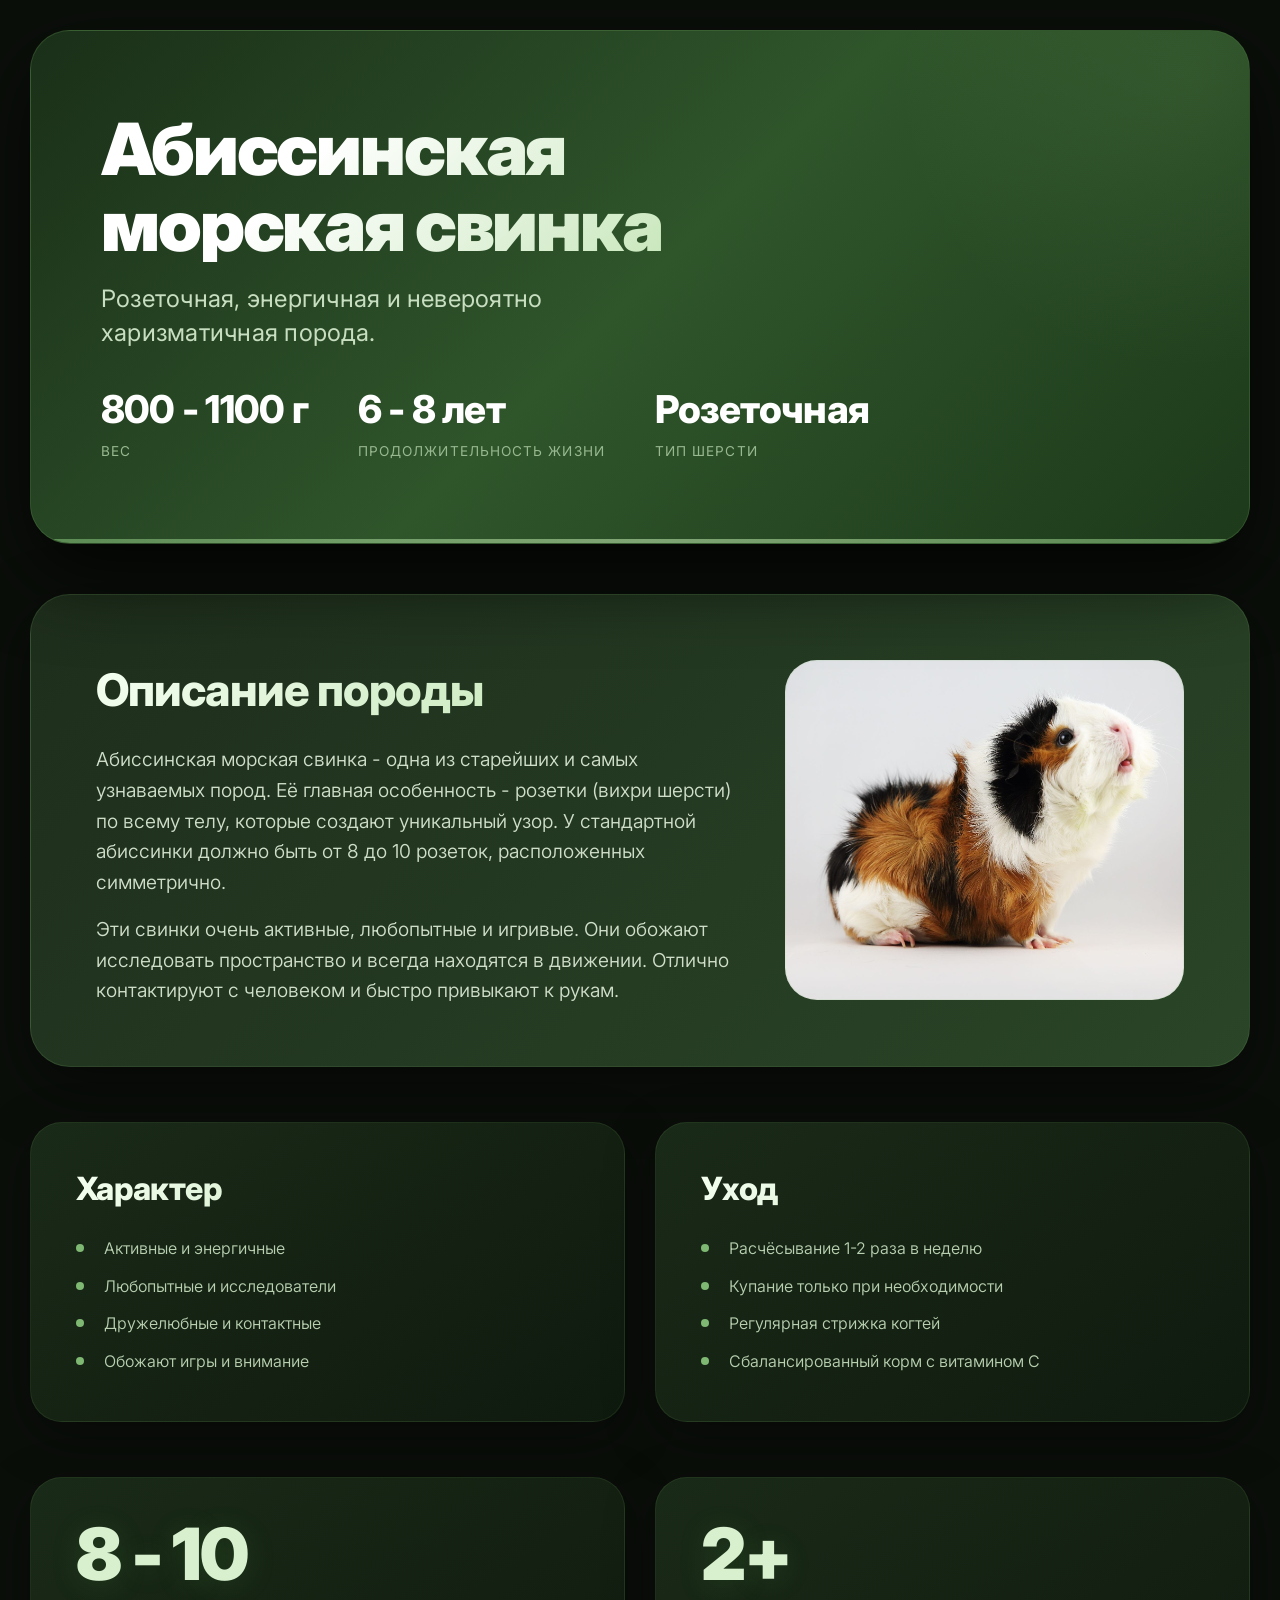
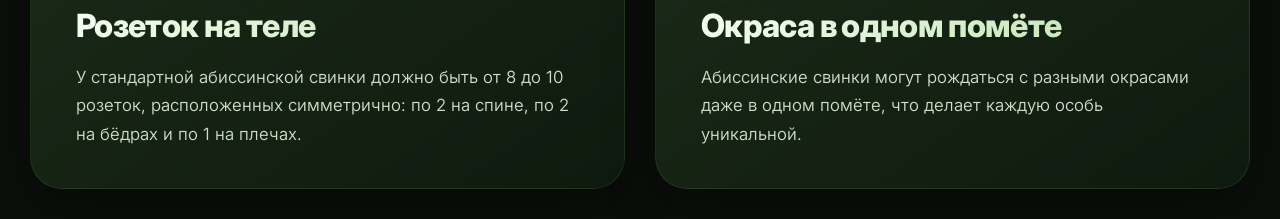
==== abis.html @ b3e1114e "Add files via upload" ====
<!DOCTYPE html>
<html lang="ru">
<head>
    <meta charset="UTF-8">
    <meta name="viewport" content="width=device-width, initial-scale=1.0">
    <title>Абиссинская морская свинка</title>
    <link rel="preconnect" href="https://fonts.googleapis.com">
    <link rel="preconnect" href="https://fonts.gstatic.com" crossorigin>
    <link href="https://fonts.googleapis.com/css2?family=Inter:opsz,wght@14..32,400;14..32,600;14..32,700;14..32,800;14..32,900&display=swap" rel="stylesheet">
    <link rel="stylesheet" href="style.css">
</head>
<body>

    <div class="container">

        <header class="main-banner">
            <h1>Абиссинская морская свинка</h1>
            <div class="sub-text">Розеточная, энергичная и невероятно харизматичная порода.</div>
            <div class="stats-row">
                <div class="stat">
                    <span class="number">800 - 1100 г</span>
                    <span class="label">Вес</span>
                </div>
                <div class="stat">
                    <span class="number">6 - 8 лет</span>
                    <span class="label">Продолжительность жизни</span>
                </div>
                <div class="stat">
                    <span class="number">Розеточная</span>
                    <span class="label">Тип шерсти</span>
                </div>
            </div>
        </header>

        <section class="about-banner">
            <div class="about-text">
                <h2>Описание породы</h2>
                <p>Абиссинская морская свинка - одна из старейших и самых узнаваемых пород. Её главная особенность - розетки (вихри шерсти) по всему телу, которые создают уникальный узор. У стандартной абиссинки должно быть от 8 до 10 розеток, расположенных симметрично.</p>
                <p>Эти свинки очень активные, любопытные и игривые. Они обожают исследовать пространство и всегда находятся в движении. Отлично контактируют с человеком и быстро привыкают к рукам.</p>
            </div>
            <div class="about-image" style="background-image: url('1670912317_1-poknok-art-p-abissinskaya-morskaya-svinka-1.jpg');"></div>
        </section>

        <div class="info-block">
            <div class="info-card">
                <h3>Характер</h3>
                <ul>
                    <li>Активные и энергичные</li>
                    <li>Любопытные и исследователи</li>
                    <li>Дружелюбные и контактные</li>
                    <li>Обожают игры и внимание</li>
                </ul>
            </div>
            <div class="info-card">
                <h3>Уход</h3>
                <ul>
                    <li>Расчёсывание 1-2 раза в неделю</li>
                    <li>Купание только при необходимости</li>
                    <li>Регулярная стрижка когтей</li>
                    <li>Сбалансированный корм с витамином С</li>
                </ul>
            </div>
        </div>

        <div class="fact-row">
            <div class="fact-block">
                <div class="number">8 - 10</div>
                <h3>Розеток на теле</h3>
                <p>У стандартной абиссинской свинки должно быть от 8 до 10 розеток, расположенных симметрично: по 2 на спине, по 2 на бёдрах и по 1 на плечах.</p>
            </div>
            <div class="fact-block">
                <div class="number">2+</div>
                <h3>Окраса в одном помёте</h3>
                <p>Абиссинские свинки могут рождаться с разными окрасами даже в одном помёте, что делает каждую особь уникальной.</p>
            </div>
        </div>

    </div>

</body>
</html>
---- style.css ----
* {
    margin: 0;
    padding: 0;
    box-sizing: border-box;
}

body {
    font-family: 'Inter', sans-serif;
    background: #0b0f0a;
    color: #f0f5ed;
    line-height: 1.6;
    -webkit-font-smoothing: antialiased;
}

.container {
    max-width: 1280px;
    margin: 0 auto;
    padding: 0 30px;
}

.main-banner {
    margin: 30px 0 50px;
    border-radius: 40px;
    background: linear-gradient(135deg, #1a2f18, #2f552b, #1d3a1a);
    padding: 80px 70px;
    position: relative;
    overflow: hidden;
    box-shadow: 0 30px 80px rgba(0, 0, 0, 0.7);
    border: 1px solid rgba(120, 180, 100, 0.2);
}

.main-banner::before {
    content: '';
    position: absolute;
    top: -50%;
    right: -20%;
    width: 600px;
    height: 600px;
    background: radial-gradient(circle, rgba(180, 230, 150, 0.08) 0%, transparent 70%);
    border-radius: 50%;
    pointer-events: none;
}

.main-banner::after {
    content: '';
    position: absolute;
    bottom: 0;
    left: 0;
    right: 0;
    height: 4px;
    background: linear-gradient(90deg, #7fb873, #b8e0a8, #7fb873);
    opacity: 0.6;
}

.main-banner h1 {
    font-size: 4.5rem;
    font-weight: 900;
    line-height: 1.05;
    letter-spacing: -0.03em;
    background: linear-gradient(135deg, #ffffff 30%, #b8e0a8 100%);
    -webkit-background-clip: text;
    -webkit-text-fill-color: transparent;
    background-clip: text;
    max-width: 700px;
    margin-bottom: 20px;
}

.main-banner .sub-text {
    font-size: 1.5rem;
    font-weight: 400;
    color: #c8dec0;
    max-width: 600px;
    letter-spacing: 0.01em;
    line-height: 1.4;
    margin-bottom: 30px;
}

.main-banner .stats-row {
    display: flex;
    gap: 50px;
    flex-wrap: wrap;
}

.main-banner .stats-row .stat {
    display: flex;
    flex-direction: column;
}

.main-banner .stats-row .stat .number {
    font-size: 2.4rem;
    font-weight: 800;
    color: #ffffff;
    letter-spacing: -0.02em;
}

.main-banner .stats-row .stat .label {
    font-size: 0.85rem;
    font-weight: 400;
    color: #98b890;
    text-transform: uppercase;
    letter-spacing: 0.08em;
}

.about-banner {
    background: linear-gradient(135deg, #1e2e1c, #2a4527);
    border-radius: 40px;
    padding: 60px 65px;
    margin-bottom: 55px;
    border: 1px solid rgba(140, 200, 120, 0.15);
    box-shadow: 0 20px 60px rgba(0, 0, 0, 0.5);
    display: grid;
    grid-template-columns: 1.6fr 1fr;
    gap: 50px;
    align-items: center;
}

.about-banner .about-text h2 {
    font-size: 2.8rem;
    font-weight: 800;
    letter-spacing: -0.02em;
    background: linear-gradient(135deg, #f5fff2, #b8e0a8);
    -webkit-background-clip: text;
    -webkit-text-fill-color: transparent;
    background-clip: text;
    margin-bottom: 18px;
}

.about-banner .about-text p {
    font-size: 1.2rem;
    color: #cfdec9;
    font-weight: 350;
    line-height: 1.6;
    margin-bottom: 16px;
}

.about-banner .about-text p:last-child {
    margin-bottom: 0;
}

.about-banner .about-image {
    border-radius: 32px;
    height: 340px;
    background-size: cover;
    background-position: center;
    border: 1px solid rgba(140, 200, 120, 0.15);
    transition: all 0.3s ease;
}

.about-banner .about-image:hover {
    transform: scale(1.02);
    border-color: rgba(160, 220, 130, 0.4);
    box-shadow: 0 20px 60px rgba(0, 0, 0, 0.6);
}

.section-header {
    display: flex;
    justify-content: space-between;
    align-items: flex-end;
    margin-bottom: 35px;
    border-bottom: 2px solid rgba(120, 180, 100, 0.15);
    padding-bottom: 18px;
}

.section-header h2 {
    font-size: 3rem;
    font-weight: 800;
    letter-spacing: -0.02em;
    background: linear-gradient(135deg, #f0f8ec, #b8e0a8);
    -webkit-background-clip: text;
    -webkit-text-fill-color: transparent;
    background-clip: text;
}

.grid {
    display: grid;
    grid-template-columns: repeat(auto-fill, minmax(340px, 1fr));
    gap: 35px;
    margin-bottom: 60px;
}

.card {
    background: linear-gradient(145deg, #1a2a18, #0f1a0e);
    border-radius: 32px;
    overflow: hidden;
    border: 1px solid rgba(120, 180, 100, 0.15);
    transition: all 0.35s cubic-bezier(0.25, 0.46, 0.45, 0.94);
    box-shadow: 0 10px 40px rgba(0, 0, 0, 0.4);
    cursor: pointer;
    text-decoration: none;
    color: inherit;
    display: block;
}

.card:hover {
    transform: translateY(-12px) scale(1.01);
    border-color: rgba(160, 220, 130, 0.4);
    box-shadow: 0 30px 80px rgba(0, 0, 0, 0.7), 0 0 60px rgba(100, 200, 80, 0.05);
}

.card-image {
    height: 260px;
    background-size: cover;
    background-position: center;
    border-bottom: 2px solid rgba(120, 180, 100, 0.1);
}

.card-body {
    padding: 30px 32px 34px;
}

.card-body .name {
    font-size: 2rem;
    font-weight: 800;
    letter-spacing: -0.02em;
    color: #f0f8ec;
    line-height: 1.1;
    margin-bottom: 2px;
}

.card-body .sub {
    font-size: 0.95rem;
    font-weight: 400;
    color: #8aa882;
    font-style: italic;
    margin-bottom: 14px;
}

.card-body .desc {
    color: #cfdec9;
    font-weight: 350;
    font-size: 1rem;
    line-height: 1.6;
}

.facts-gallery {
    margin: 20px 0 55px;
}

.facts-gallery .section-header {
    margin-bottom: 40px;
}

.facts-gallery .section-header h2 {
    font-size: 2.8rem;
}

.fact-row {
    display: grid;
    grid-template-columns: 1fr 1fr;
    gap: 30px;
    margin-bottom: 30px;
    align-items: center;
    cursor: pointer;
}

.fact-row.reverse {
    direction: rtl;
}

.fact-row.reverse > * {
    direction: ltr;
}

.fact-row .fact-block {
    background: linear-gradient(145deg, #1a2a18, #0f1a0e);
    border-radius: 32px;
    padding: 40px 45px;
    border: 1px solid rgba(120, 180, 100, 0.12);
    box-shadow: 0 15px 50px rgba(0, 0, 0, 0.4);
    transition: all 0.3s ease;
    height: 100%;
    display: flex;
    flex-direction: column;
    justify-content: center;
}

.fact-row .fact-block:hover {
    transform: translateY(-6px);
    border-color: rgba(160, 220, 130, 0.3);
    box-shadow: 0 25px 70px rgba(0, 0, 0, 0.6);
}

.fact-row .fact-block .number {
    font-size: 4.5rem;
    font-weight: 900;
    color: #d8f0ce;
    letter-spacing: -0.03em;
    line-height: 1;
    margin-bottom: 10px;
    text-shadow: 0 4px 30px rgba(100, 200, 80, 0.15);
}

.fact-row .fact-block h3 {
    font-size: 2rem;
    font-weight: 800;
    letter-spacing: -0.02em;
    background: linear-gradient(135deg, #f5fff2, #b8e0a8);
    -webkit-background-clip: text;
    -webkit-text-fill-color: transparent;
    background-clip: text;
    margin-bottom: 12px;
}

.fact-row .fact-block p {
    color: #cfdec9;
    font-weight: 350;
    font-size: 1.05rem;
    line-height: 1.7;
}

.photo-block {
    border-radius: 32px;
    overflow: hidden;
    height: 340px;
    background: #1a2a18;
    border: 1px solid rgba(120, 180, 100, 0.12);
    transition: all 0.3s ease;
    background-size: cover;
    background-position: center;
}

.photo-block:hover {
    transform: scale(1.02);
    border-color: rgba(160, 220, 130, 0.4);
    box-shadow: 0 20px 60px rgba(0, 0, 0, 0.6);
}

.info-block {
    display: grid;
    grid-template-columns: 1fr 1fr;
    gap: 30px;
    margin-bottom: 55px;
}

.info-block .info-card {
    background: linear-gradient(145deg, #1a2a18, #0f1a0e);
    border-radius: 32px;
    padding: 40px 45px;
    border: 1px solid rgba(120, 180, 100, 0.12);
    box-shadow: 0 15px 50px rgba(0, 0, 0, 0.4);
    transition: all 0.3s ease;
}

.info-block .info-card:hover {
    transform: translateY(-6px);
    border-color: rgba(160, 220, 130, 0.3);
    box-shadow: 0 25px 70px rgba(0, 0, 0, 0.6);
}

.info-block .info-card h3 {
    font-size: 2rem;
    font-weight: 800;
    letter-spacing: -0.02em;
    background: linear-gradient(135deg, #f5fff2, #b8e0a8);
    -webkit-background-clip: text;
    -webkit-text-fill-color: transparent;
    background-clip: text;
    margin-bottom: 16px;
}

.info-block .info-card p {
    color: #cfdec9;
    font-weight: 350;
    font-size: 1.05rem;
    line-height: 1.7;
    margin-bottom: 18px;
}

.info-block .info-card ul {
    list-style: none;
    padding: 0;
}

.info-block .info-card ul li {
    color: #b8d0b0;
    font-weight: 350;
    font-size: 1rem;
    padding: 6px 0;
    padding-left: 28px;
    position: relative;
}

.info-block .info-card ul li::before {
    content: '';
    position: absolute;
    left: 0;
    top: 14px;
    width: 8px;
    height: 8px;
    background: #7fb873;
    border-radius: 50%;
}

@media (max-width: 1024px) {
    .main-banner h1 {
        font-size: 4rem;
    }
    .about-banner {
        grid-template-columns: 1fr;
        gap: 30px;
    }
    .about-banner .about-image {
        height: 280px;
    }
    .grid {
        grid-template-columns: repeat(auto-fill, minmax(300px, 1fr));
    }
    .fact-row {
        grid-template-columns: 1fr;
        gap: 20px;
    }
    .fact-row.reverse {
        direction: ltr;
    }
    .photo-block {
        height: 280px;
    }
}

@media (max-width: 768px) {
    .main-banner {
        padding: 50px 30px;
    }
    .main-banner h1 {
        font-size: 3rem;
    }
    .main-banner .sub-text {
        font-size: 1.2rem;
    }
    .main-banner .stats-row {
        gap: 30px;
    }
    .about-banner {
        padding: 40px 28px;
    }
    .about-banner .about-text h2 {
        font-size: 2.2rem;
    }
    .about-banner .about-image {
        height: 220px;
    }
    .section-header h2 {
        font-size: 2.2rem;
    }
    .grid {
        grid-template-columns: 1fr 1fr;
        gap: 25px;
    }
    .info-block {
        grid-template-columns: 1fr;
    }
    .fact-row .fact-block {
        padding: 30px 28px;
    }
    .fact-row .fact-block .number {
        font-size: 3.5rem;
    }
    .fact-row .fact-block h3 {
        font-size: 1.6rem;
    }
    .photo-block {
        height: 240px;
    }
    .facts-gallery .section-header h2 {
        font-size: 2.2rem;
    }
}

@media (max-width: 500px) {
    .main-banner {
        padding: 35px 20px;
        border-radius: 28px;
    }
    .main-banner h1 {
        font-size: 2.4rem;
    }
    .main-banner .stats-row {
        flex-direction: column;
        gap: 12px;
    }
    .grid {
        grid-template-columns: 1fr;
    }
    .card-body .name {
        font-size: 1.6rem;
    }
    .about-banner {
        padding: 30px 20px;
    }
    .about-banner .about-text h2 {
        font-size: 1.8rem;
    }
    .about-banner .about-text p {
        font-size: 1rem;
    }
    .about-banner .about-image {
        height: 180px;
    }
    .section-header h2 {
        font-size: 1.8rem;
    }
    .info-block .info-card {
        padding: 30px 25px;
    }
    .info-block .info-card h3 {
        font-size: 1.6rem;
    }
    .fact-row .fact-block {
        padding: 25px 20px;
    }
    .fact-row .fact-block .number {
        font-size: 3rem;
    }
    .fact-row .fact-block h3 {
        font-size: 1.4rem;
    }
    .fact-row .fact-block p {
        font-size: 0.95rem;
    }
    .photo-block {
        height: 200px;
    }
    .facts-gallery .section-header h2 {
        font-size: 1.8rem;
    }
}
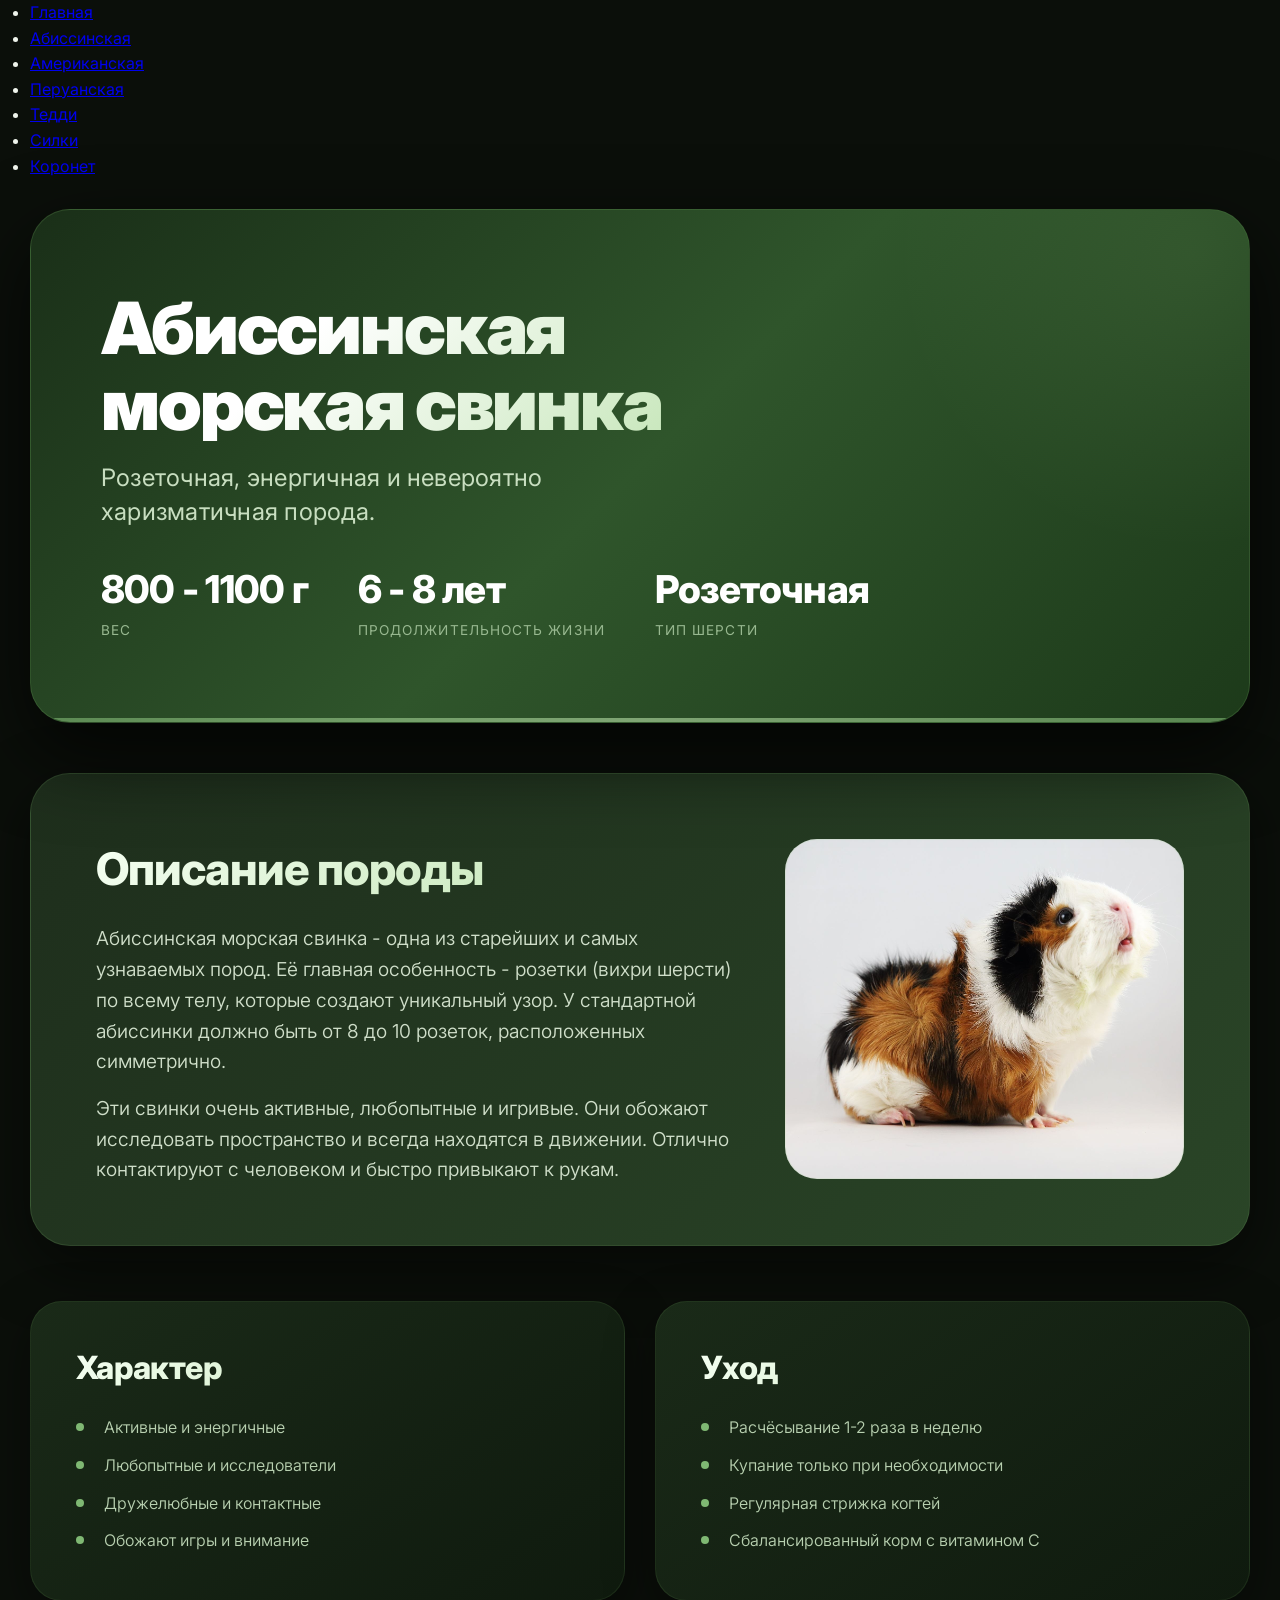
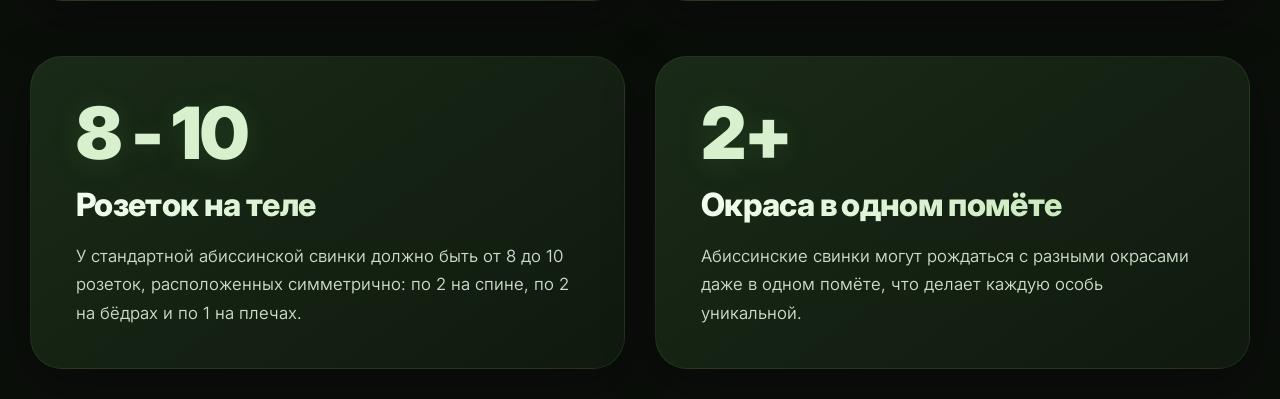
==== commit bd14c3c9: "Update abis.html" ====
--- a/abis.html
+++ b/abis.html
@@ -10,7 +10,19 @@
     <link rel="stylesheet" href="style.css">
 </head>
 <body>
-
+    <nav class="top-nav">
+        <div class="container">
+            <ul class="nav-menu">
+                <li><a href="index.html" class="active">Главная</a></li>
+                <li><a href="abis.html">Абиссинская</a></li>
+                <li><a href="amer.html">Американская</a></li>
+                <li><a href="peru.html">Перуанская</a></li>
+                <li><a href="teddi.html">Тедди</a></li>
+                <li><a href="silki.html">Силки</a></li>
+                <li><a href="koro.html">Коронет</a></li>
+            </ul>
+        </div>
+    </nav>
     <div class="container">
 
         <header class="main-banner">
@@ -78,4 +90,4 @@
     </div>
 
 </body>
-</html>+</html>
